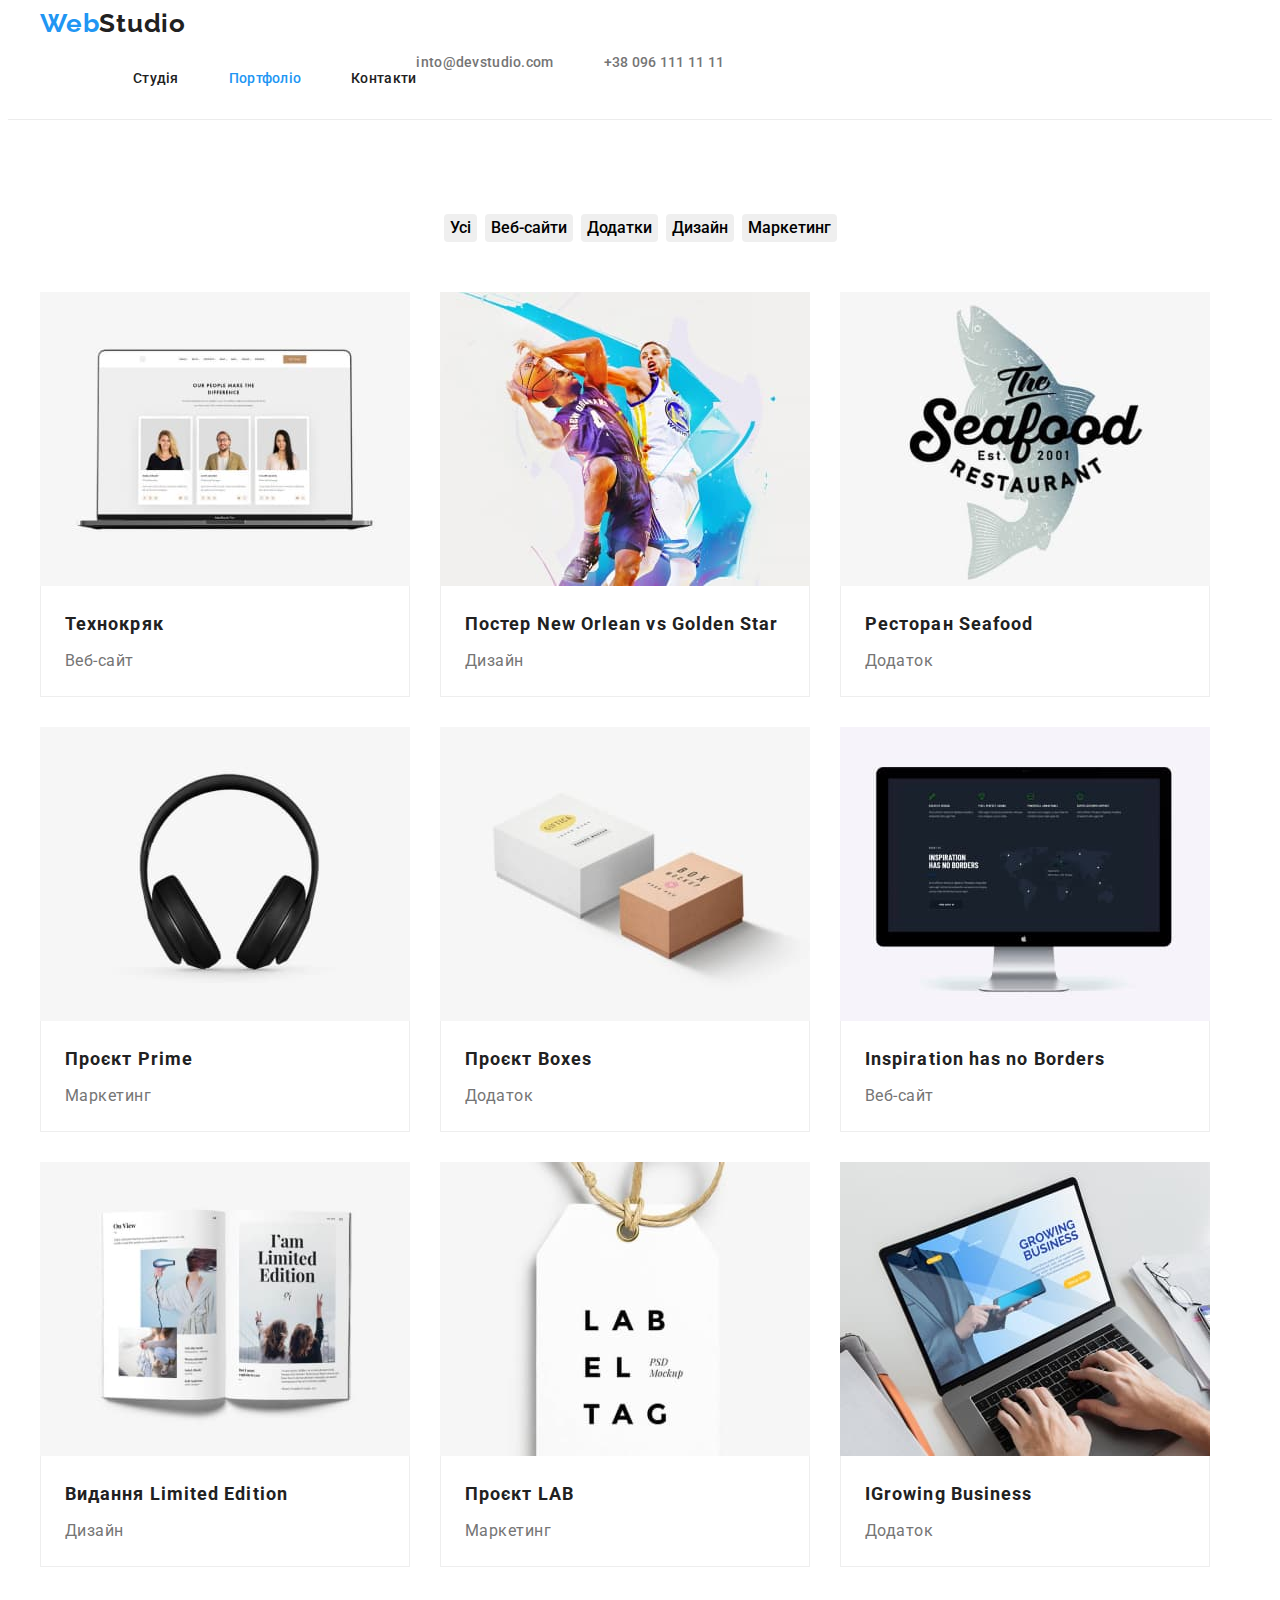
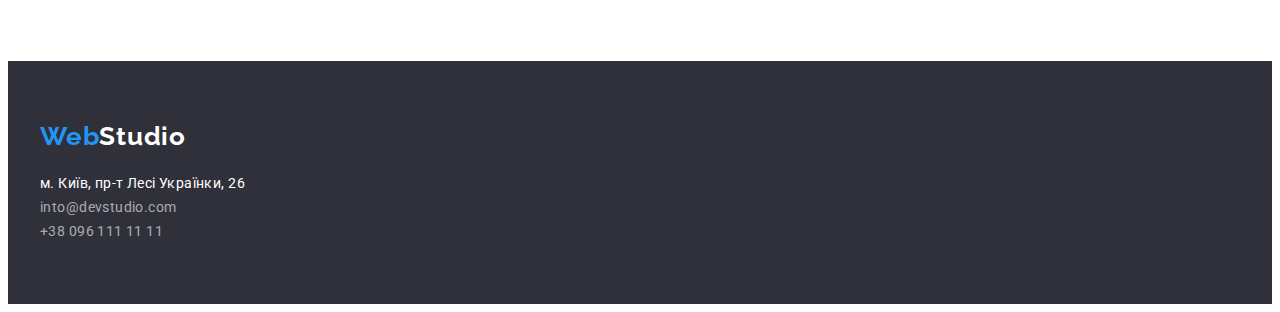
==== portfolio.html @ bd1315c3 "Initial commit" ====
<!DOCTYPE html>
<html lang="en">
  <head>
    <meta charset="UTF-8" />
    <meta http-equiv="X-UA-Compatible" content="IE=edge" />
    <meta name="viewport" content="width=device-width, initial-scale=1.0" />
    <title>Studio</title>
    <link rel="preconnect" href="https://fonts.googleapis.com" />
    <link rel="preconnect" href="https://fonts.gstatic.com" crossorigin />
    <link
      href="https://fonts.googleapis.com/css2?family=Raleway:wght@700&family=Roboto:wght@400;500;700;900&display=swap"
      rel="stylesheet"
    />
    <link
      rel="stylesheet"
      href="https://cdnjs.cloudflare.com/ajax/libs/modern-normalize/1.1.0/modern-normalize.min.css"
      integrity="sha512-wpPYUAdjBVSE4KJnH1VR1HeZfpl1ub8YT/NKx4PuQ5NmX2tKuGu6U/JRp5y+Y8XG2tV+wKQpNHVUX03MfMFn9Q=="
      crossorigin="anonymous"
      referrerpolicy="no-referrer"
    />
    <link rel="stylesheet" href="./css/styles.css" />
  </head>
  <body>
    <header class="header-underline">
      <div class="container heared-container">
        <nav>
        <a href="./index.html" class="link"
          ><span class="logo">Web</span
          ><span class="logo" style="color: var(--main-text-color)">Studio</span></a
        >
        <ul class="site-nav list">
          <li><a href="./index.html" class="site-nav-link">Студія</a></li>
          <li><a href="" class="site-nav-link current">Портфоліо</a></li>
          <li><a href="" class="site-nav-link">Контакти</a></li>
        </ul>
      </nav>
        <ul class="contact-nav list">
          <li
            ><a class="contact-nav-link" href="mailto:into@devstudio.com">into@devstudio.com</a></li
          >
          <li><a class="contact-nav-link" href="tel:+380961111">+38 096 111 11 11</a></li>
        </ul>
      </div>
    </header>
    <main>
      <section class="section">
        <div class="container">
          <h1 class="visually-hidden"> заголовок портфоліо</h1>
          <ul class="list portfolio-menu">
            <li><button class="button-portfolio" type="button">Усі</button></li>
            <li><button class="button-portfolio" type="button">Веб-сайти</button></li>
            <li><button class="button-portfolio" type="button">Додатки</button></li>
            <li><button class="button-portfolio" type="button">Дизайн</button></li>
            <li><button class="button-portfolio" type="button">Маркетинг</button></li>
          </ul>
          <ul class="list flex-container">
            <li class="portfolio-items">
              <a class="link" href="https://goit.ua">
                <img src="./images/portfolio-techno.jpg" alt="Технокряк" width="370" />
                <div class="items-about">
                <h2 class="portfolio-name">Технокряк</h2>
                <p class="portfolio-list">Веб-сайт</p>
              </div>
              </a>
            </li>
            <li class="portfolio-items">
              <a class="link" href="https://goit.ua">
                <img
                  src="./images/portfolio-poster.jpg"
                  alt="Постер New Orlean vs Golden Star"
                  width="370"
                />
                <div class="items-about">
                <h2 class="portfolio-name">Постер New Orlean vs Golden Star</h2>
                <p class="portfolio-list">Дизайн</p>
                </div>
              </a>
            </li>
            <li class="portfolio-items">
              <a class="link" href="https://goit.ua">
                <img src="./images/portfolio-seafood.jpg" alt="Ресторан Seafood" width="370" />
                
                <div class="items-about">
                <h2 class="portfolio-name">Ресторан Seafood</h2>
                <p class="portfolio-list">Додаток</p>
              </div>
              </a>
            </li>
            <li class="portfolio-items">
              <a class="link" href="https://goit.ua">
                <img src="./images/portfolio-prime.jpg" alt="Проєкт Prime" width="370" />
                <div class="items-about">
                <h2 class="portfolio-name">Проєкт Prime</h2>
                <p class="portfolio-list">Маркетинг</p>
              </div>
              </a>
            </li>
            <li class="portfolio-items">
              <a class="link" href="https://goit.ua">
                <img src="./images/portfolio-boxes.jpg" alt="Проєкт Boxes" width="370" />
                
                <div class="items-about">
                  <h2 class="portfolio-name">Проєкт Boxes</h2>
                <p class="portfolio-list">Додаток</p>
              </div>
              </a>
            </li>
            <li class="portfolio-items">
              <a class="link" href="https://goit.ua">
                <img
                  src="./images/portfolio-inspiration.jpg"
                  alt="Inspiration has no Borders"
                  width="370"
                />
                
                <div class="items-about">
                  <h2 class="portfolio-name">Inspiration has no Borders</h2>
                <p class="portfolio-list">Веб-сайт</p>
              </div>
              </a>
            </li>
            <li class="portfolio-items">
              <a class="link" href="https://goit.ua">
                <img
                  src="./images/portfolio-edition.jpg"
                  alt="Видання Limited Edition"
                  width="370"
                />
                
                <div class="items-about">
                  <h2 class="portfolio-name">Видання Limited Edition</h2>
                <p class="portfolio-list">Дизайн</p>
              </div>
              </a>
            </li>
            <li class="portfolio-items">
              <a class="link" href="https://goit.ua">
                <img src="./images/portfolio-lab.jpg" alt="Проєкт LAB" width="370" />
                <div class="items-about">
                  <h2 class="portfolio-name">Проєкт LAB</h2>
                <p class="portfolio-list">Маркетинг</p>
              </div>
              </a>
            </li>
            <li class="portfolio-items">
              <a class="link" href="https://goit.ua">
                <img src="./images/portfolio-business.jpg" alt="Growing Business" width="370" />
                <div class="items-about">
                  <h2 class="portfolio-name">IGrowing Business</h2>
                <p class="portfolio-list">Додаток</p>
              </div>
              </a>
            </li>
          </ul>
        </div>
      </section>
    </main>
    <footer class="footer">
      <div class="container">
        <a href="./index.html" class="link"
          ><span class="logo">Web</span
          ><span class="logo" style="color: var(--white-color)">Studio</span></a
        >
        <address class="footer-site">
          <ul class="list">
            <li
              ><a class="adress-link" href="https://goo.gl/maps/srSNwpNVW98ARK6E7">
                м. Київ, пр-т Лесі Українки, 26</a
              ></li
            >
            <li
              ><a class="adress-link-color" href="mailto:into@devstudio.com"
                >into@devstudio.com</a
              ></li
            >
            <li><a class="adress-link-color" href="tel:+380961111">+38 096 111 11 11</a></li>
          </ul>
        </address>
      </div>
    </footer>
  </body>
</html>
---- css/styles.css ----
/*--акцент синий #2196F3 ---*/
/*--основной цвет  #212121---*/
/*--белый #FFFFFF---*/
/*--вторичный цвет серый #757575 ---*/
/*--вторичный цвет фона #F5F4FA ---*/
html {
  box-sizing: border-box;
}
:root {
  --main-text-color: #212121;
  --blue-color: #2196f3;
  --white-color: #ffffff;
  --grey-color: #757575;
  --footer-hero-color: #2f303a;
  --second-backgraund-color: #f5f4fa;
  --wtile-second-color: rgba(255, 255, 255, 0.6);
  --header-underline:#ececec;
  --color-border-card:#EEEEEE;
}
.header-underline{
   border-bottom: 1px solid var(--header-underline);
}
body {
  background-color: white;
  color: var(--main-text-color);
  font-family: 'Roboto', sans-serif;
  }
h1,
h2,
h3,
h4,
h5,
h6,
p,
a {
  margin: 0;
}
img {
  display: block;
  max-width: 100%;
  height: auto;
}

.container {
  margin: 0 auto;
  width: 1200px;
  padding-left: 15px;
  padding-right: 15px;
  /*outline: 2px solid tomato;*/
}
.heared-container {
  display: flex;
  align-items: center;
  }
.logo {
  font-family: 'Raleway';
  font-weight: 700;
  font-size: 26px;
  line-height: 1.19;
  color: var(--blue-color);
  letter-spacing: 0.03em;
}
.list {
  list-style: none;
  margin: 0;
  padding: 0;
}
.site-nav-link {
  color: var(--main-text-color);
  font-weight: 500;
  font-size: 14px;
  line-height: 1.14;
  letter-spacing: 0.02em;
  text-decoration: none;
  display: block;
  padding-top: 32px;
  padding-bottom: 32px;
}
.contact-nav-link {
  color: var(--grey-color);
  font-weight: 500;
  font-size: 14px;
  line-height: 1.14;
  letter-spacing: 0.02em;
  text-decoration: none;

  display: block;
  padding-top: 32px;
  padding-bottom: 32px;
}
.site-nav {
  margin-left: 93px;
  margin-right: auto;
  display: flex;
  gap: 50px;
  align-items: center;
  }
.contact-nav {
  display: flex;
  gap: 50px;
  align-items: center;
}
.site-nav-link:hover,
.site-nav-link:focus,
.contact-nav-link:hover,
.contact-nav-link:focus {
  color: var(--blue-color);
}
.site-nav-link.current {
  color: var(--blue-color);
}
.section {
  color: var(--main-text-color);
  padding-top: 94px;
  padding-bottom: 94px;

  /*outline: 1px solid brown;*/
}

.section-action {
  padding-top: 0;
}
.section-title {
  margin-top: 0;
  color: var(--main-text-color);
  font-weight: 700;
  font-size: 36px;
  line-height: 1.17;
  text-align: center;
  margin-bottom: 50px;
}

/* hero*/
.hero-title {
  color: var(--white-color);
  font-weight: 900;
  font-size: 44px;
  line-height: 1.4;
  letter-spacing: 0.06em;
  text-transform: uppercase;

  /*padding: 0;
  margin-top: 0;*/
  width: 696px;
 margin: 0 auto;
}
.hero {
  background-color: var(--footer-hero-color);

  text-align: center;
  padding: 200px 0;
}

.details-title {
  margin-top: 0;
  color: var(--main-text-color);
  font-weight: 700;
  font-size: 14px;
  line-height: 1.14;
  text-transform: uppercase;
  letter-spacing: 0.03em;
  margin-bottom: 10px;
}
.details-about {
  color: var(--grey-color);
  font-weight: 400;
  font-size: 14px;
  line-height: 1.71;
  letter-spacing: 0.03em;
  margin-bottom: 0;
}
.details {
  display: flex;
  gap: 30px;
}
.details-item {
  width: 270px;
}

/* button*/
.button {
  font-family: inherit;
  color: var(--white-color);
  background-color: var(--blue-color);
  cursor: pointer;
  font-weight: 700;
  font-size: 16px;
  line-height: 1.85;
  text-align: center;
  letter-spacing: 0.06em;
  border: none;
  border-radius: 4px;
  min-width: 216px;
  padding: 10px 32px;
  margin-top: 30px;
}
.button:hover,
.button:focus {
  background: #188ce8;
}

.visually-hidden {
  position: absolute;
  white-space: nowrap;
  width: 1px;
  height: 1px;
  overflow: hidden;
  border: 0;
  padding: 0;
  clip: rect(0 0 0 0);
  clip-path: inset(50%);
  margin: -1px;
}
.portfolio-menu {
  display: flex;
  justify-content: center;
  gap: 8px;
 }

.button-portfolio {
  font-family: inherit;
  font-weight: 500;
  font-size: 16px;
  line-height: 1.62;
  text-align: center;
  border-radius: 4px;
  border: none;
}
.button-portfolio:hover,
.button-portfolio:focus {
  color: var(--white-color);
  background-color: var(--blue-color);
}
.adress-link {
  text-decoration: none;
  color: var(--white-color);
  font-style: normal;
  letter-spacing: 0.03em;
  font-size: 14px;
  line-height: 1.71;
}
.adress-link-color {
  text-decoration: none;
  font-style: normal;
  letter-spacing: 0.03em;
  font-size: 14px;
  line-height: 1.71;
  color: var(--wtile-second-color);
  margin-top: 9px;
}

.adress-link:hover,
.adress-link:focus,
.adress-link-color:hover,
.adress-link-color:focus {
  color: var(--blue-color);
}

.link {
  padding: 0;
  margin: 0;
  text-decoration: none;
  color: currentColor;
}
.li {
  text-align: center;
}

.action-pic {
  display: flex;
  gap: 30px;
}
.footer {
  background-color: var(--footer-hero-color);
  padding-top: 60px;
  padding-bottom: 60px;
}
.footer-site{
   margin-top: 20px;
}

.portfolio-items {
  width: 370px;
 /* background-color: aqua;*/
  margin-right: 30px;
  margin-bottom: 30px;
}
.portfolio-items:nth-child(3n) {
  margin-right: 0;
}
.portfolio-items:nth-last-child(-n + 3) {
  margin-bottom: 0px;
}

.flex-container {
  display: flex;
  flex-wrap: wrap;
  /*background-color: blueviolet;*/
  margin-top: 50px;
}
.items-about{
   padding: 20px 24px;
   border-bottom: 1px solid var(--color-border-card);
   border-right: 1px solid var(--color-border-card);
   border-left: 1px solid var(--color-border-card);
}
.portfolio-name {
  font-weight: 700;
  font-size: 18px;
  line-height: 2;
  letter-spacing: 0.06em;
  padding-bottom: 4px;
  }
.portfolio-list {
  font-size: 16px;
  line-height: 1.88;
  letter-spacing: 0.03em;
  color: var(--grey-color);
}
.team-name {
  font-weight: 500;
  font-size: 16px;
  line-height: 1.19;
  text-align: center;
  /*padding-top: 30px;*/
  margin-bottom: 10px;
}
.team-title {
  font-size: 16px;
  line-height: 1.19;
  text-align: center;
  color: var(--grey-color);
  letter-spacing: 0.03em;
  /*padding-bottom: 30px;*/
}
.team {
  display: flex;
  gap: 30px;
}
.team-item {
  display: block;
  background-color: var(--white-color);
  box-shadow: 0px 1px 3px rgba(0, 0, 0, 0.12), 0px 1px 1px rgba(0, 0, 0, 0.14),
    0px 2px 1px rgba(0, 0, 0, 0.2);
  border-radius: 0px 0px 4px 4px;
}
.team-about {
   padding-top: 30px;
  padding-bottom: 30px;
}

.ourteam {
  background-color: var(--second-backgraund-color);
}
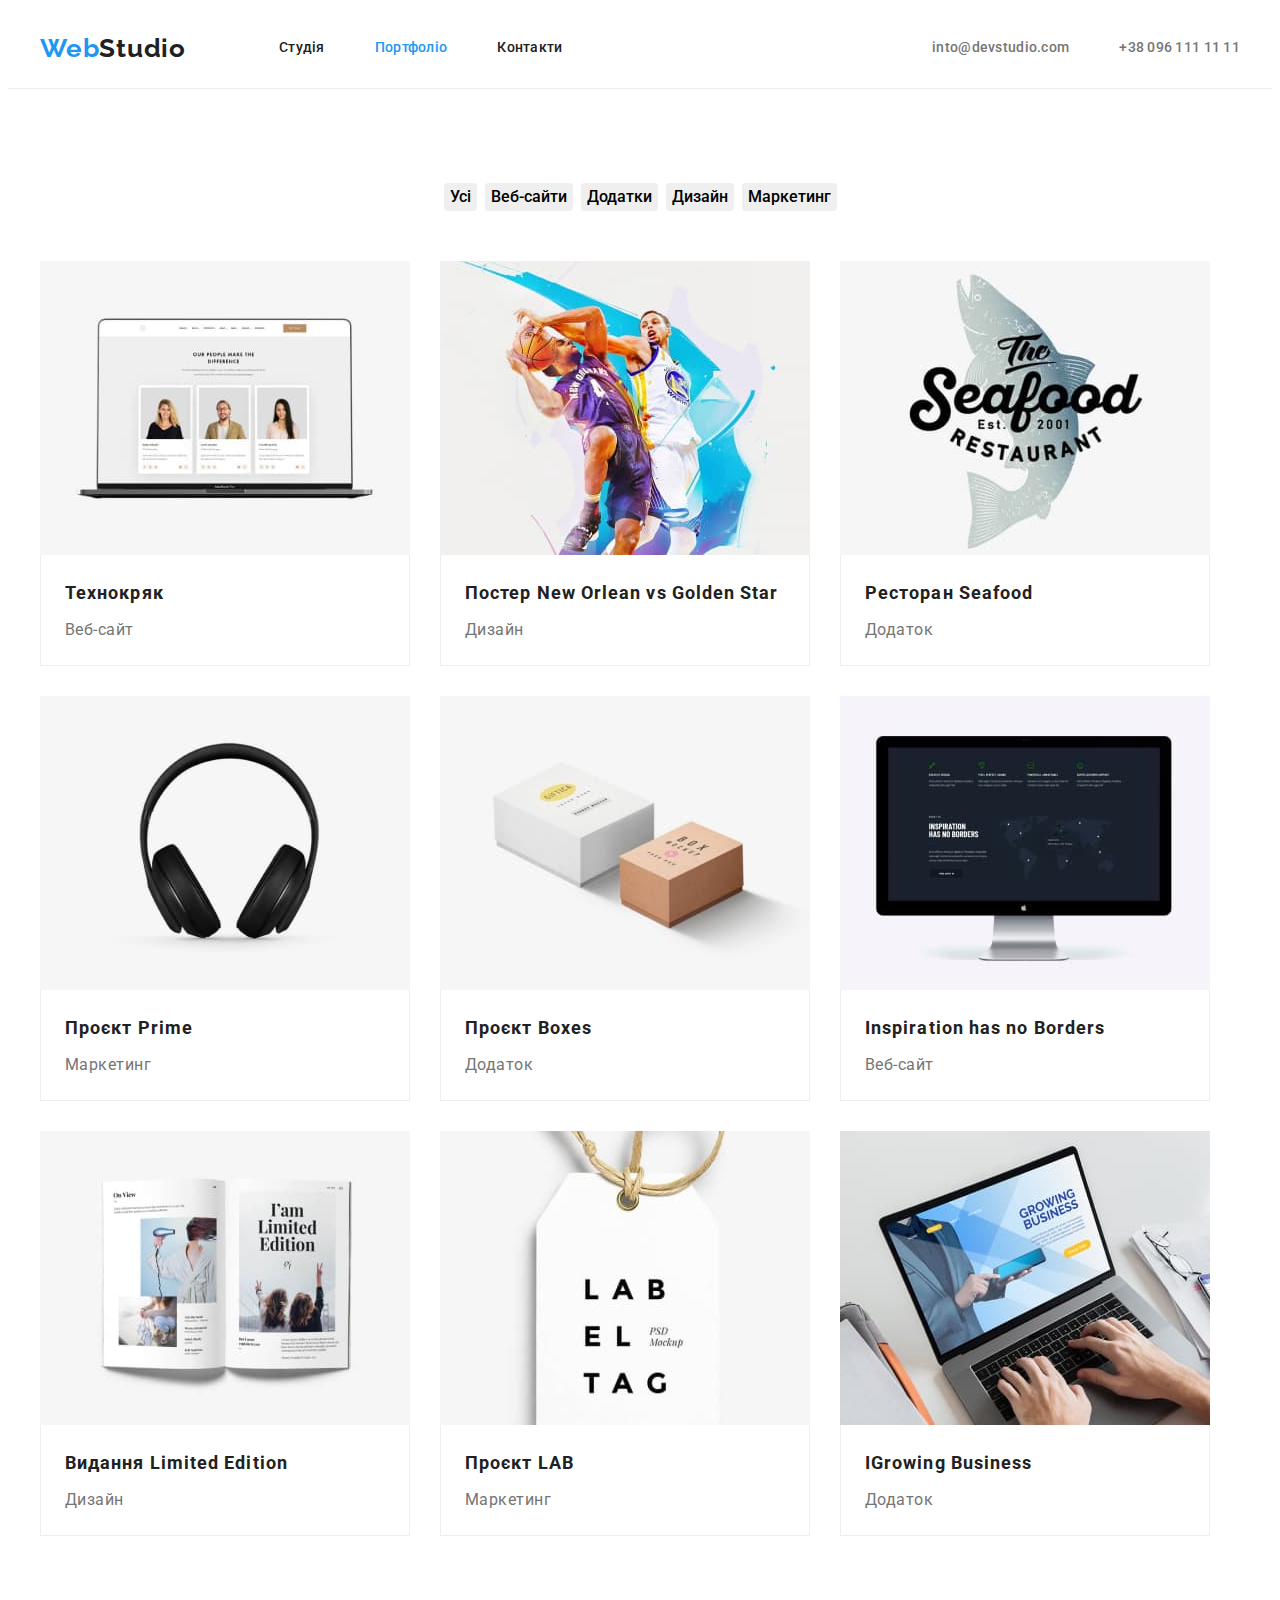
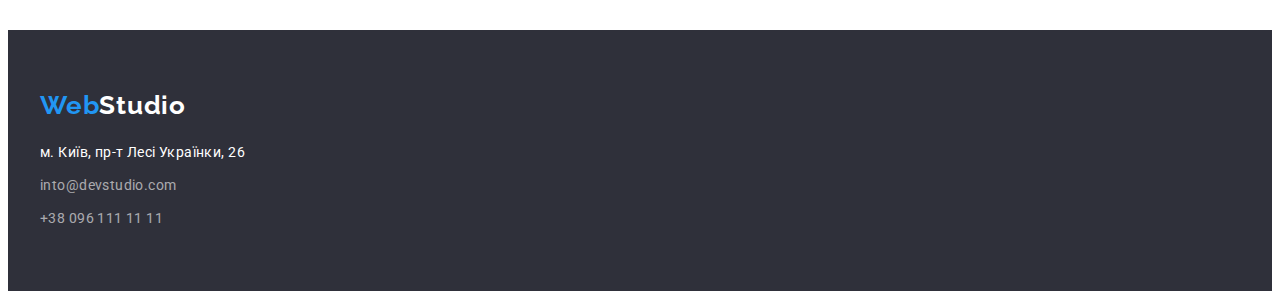
==== commit 22995920: "31.08" ====
--- a/portfolio.html
+++ b/portfolio.html
@@ -23,7 +23,7 @@
   <body>
     <header class="header-underline">
       <div class="container heared-container">
-        <nav>
+        <nav class="navig">
         <a href="./index.html" class="link"
           ><span class="logo">Web</span
           ><span class="logo" style="color: var(--main-text-color)">Studio</span></a
@@ -163,17 +163,16 @@
         >
         <address class="footer-site">
           <ul class="list">
-            <li
-              ><a class="adress-link" href="https://goo.gl/maps/srSNwpNVW98ARK6E7">
+            <li class="adress"><a class="adress-link" href="https://goo.gl/maps/srSNwpNVW98ARK6E7">
                 м. Київ, пр-т Лесі Українки, 26</a
               ></li
             >
-            <li
+            <li class="adress"
               ><a class="adress-link-color" href="mailto:into@devstudio.com"
                 >into@devstudio.com</a
               ></li
             >
-            <li><a class="adress-link-color" href="tel:+380961111">+38 096 111 11 11</a></li>
+            <li class="adress"><a class="adress-link-color" href="tel:+380961111">+38 096 111 11 11</a></li>
           </ul>
         </address>
       </div>
--- a/css/styles.css
+++ b/css/styles.css
@@ -90,7 +90,6 @@
 }
 .site-nav {
   margin-left: 93px;
-  margin-right: auto;
   display: flex;
   gap: 50px;
   align-items: center;
@@ -99,6 +98,7 @@
   display: flex;
   gap: 50px;
   align-items: center;
+  margin-left: auto;
 }
 .site-nav-link:hover,
 .site-nav-link:focus,
@@ -149,6 +149,19 @@
 
   text-align: center;
   padding: 200px 0;
+
+
+  height: 600px;
+  max-width: 1600px;
+  margin-left: auto;
+  margin-right: auto;
+
+  background-image: linear-gradient(to right, rgba(47, 48, 58, 0.4),rgba(47, 48, 58, 0.4)), url(../images/hero.jpg);
+  background-repeat: no-repeat;
+  background-size: cover;
+  background-position: center;
+  background-color:#000000;
+  
 }
 
 .details-title {
@@ -230,6 +243,7 @@
 .button-portfolio:focus {
   color: var(--white-color);
   background-color: var(--blue-color);
+  cursor: pointer;
 }
 .adress-link {
   text-decoration: none;
@@ -246,8 +260,7 @@
   font-size: 14px;
   line-height: 1.71;
   color: var(--wtile-second-color);
-  margin-top: 9px;
-}
+ }
 
 .adress-link:hover,
 .adress-link:focus,
@@ -255,7 +268,14 @@
 .adress-link-color:focus {
   color: var(--blue-color);
 }
-
+.adress:not(:last-child){
+  margin-bottom: 9px;
+}
+
+.navig{
+  display: flex;
+  align-items: center;
+}
 .link {
   padding: 0;
   margin: 0;
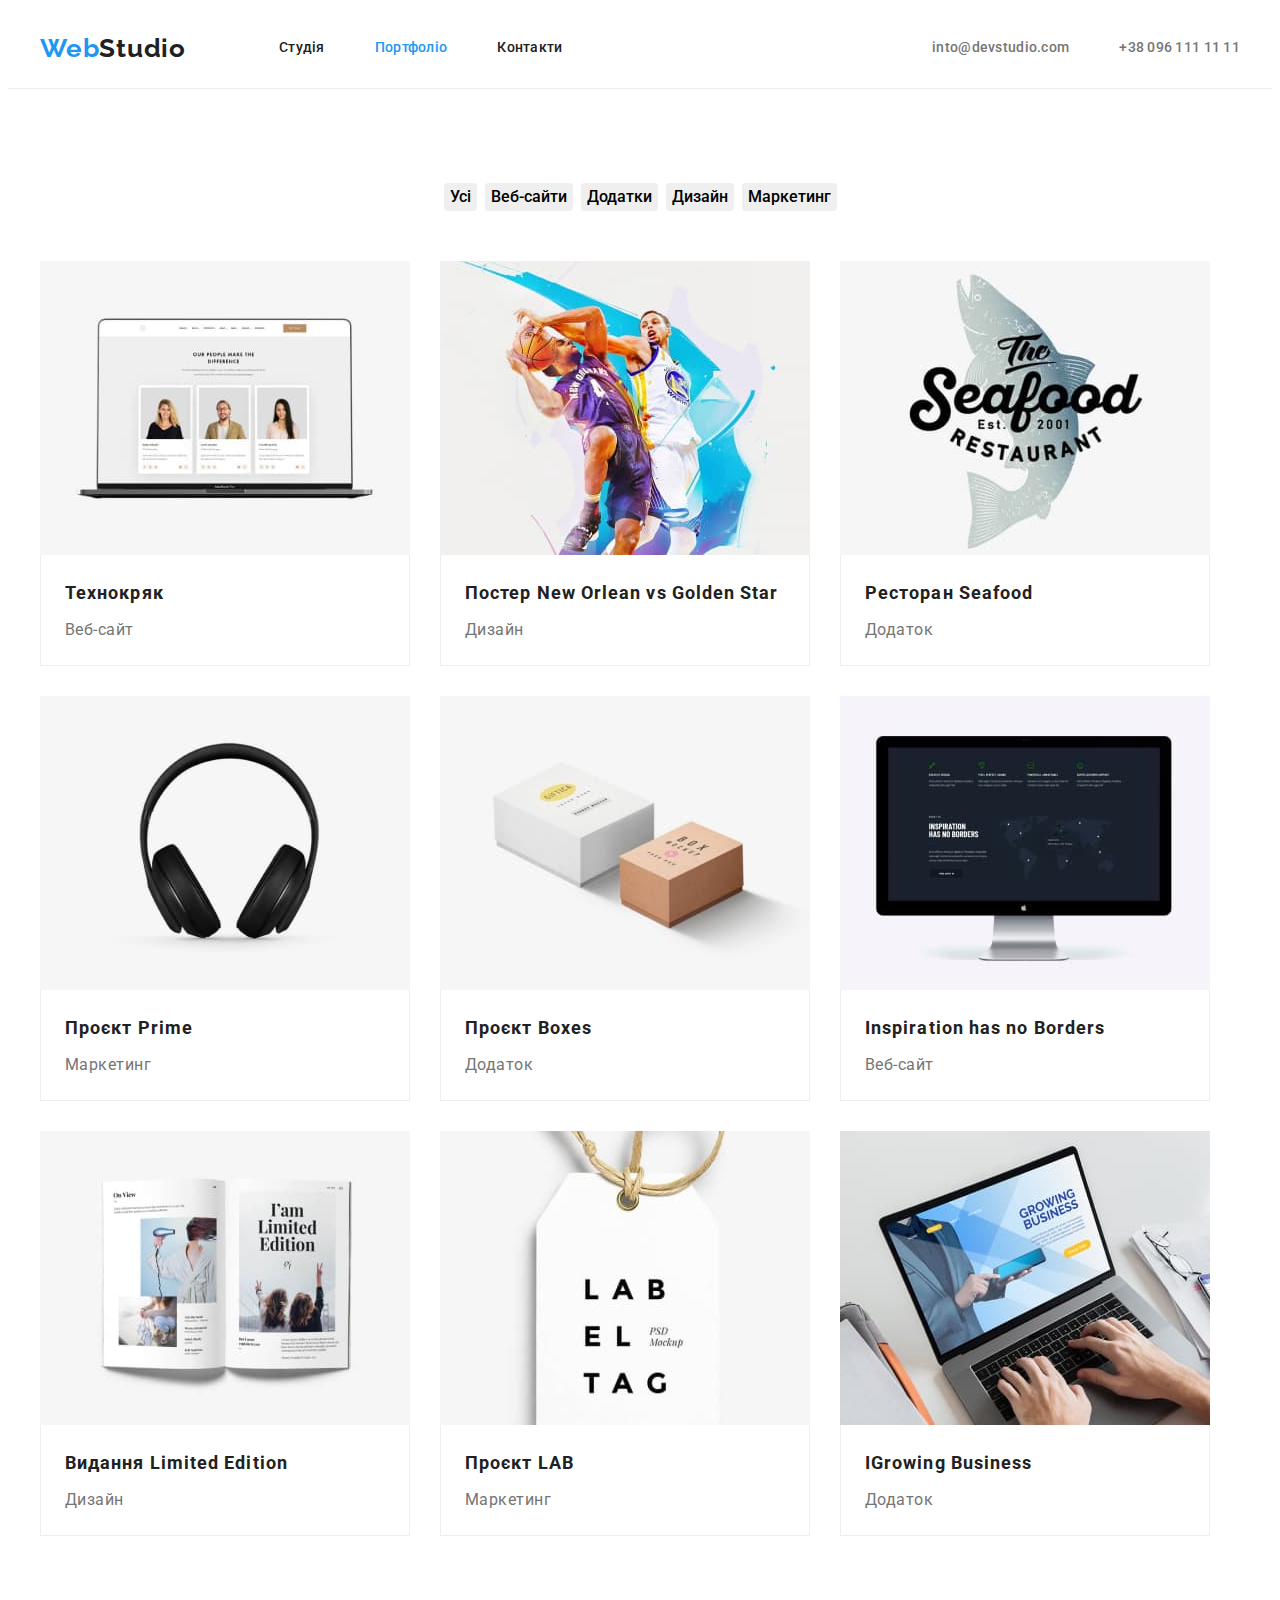
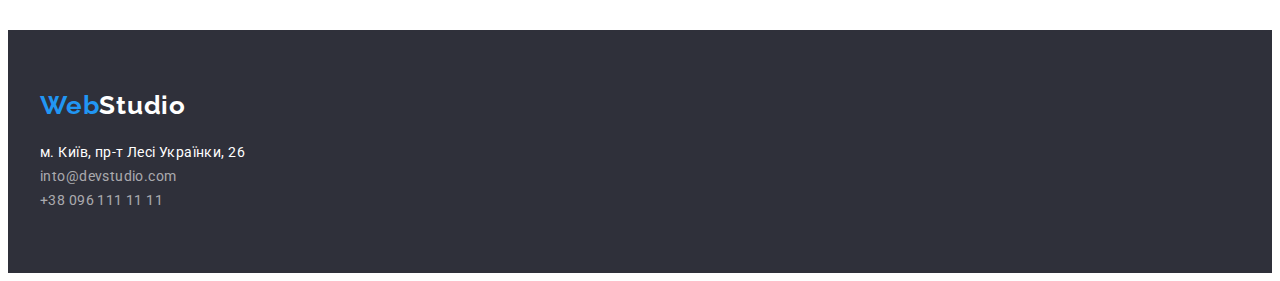
==== commit 885e5b4f: "03.09" ====
--- a/portfolio.html
+++ b/portfolio.html
@@ -163,16 +163,20 @@
         >
         <address class="footer-site">
           <ul class="list">
-            <li class="adress"><a class="adress-link" href="https://goo.gl/maps/srSNwpNVW98ARK6E7">
-                м. Київ, пр-т Лесі Українки, 26</a
-              ></li
-            >
-            <li class="adress"
-              ><a class="adress-link-color" href="mailto:into@devstudio.com"
-                >into@devstudio.com</a
-              ></li
-            >
-            <li class="adress"><a class="adress-link-color" href="tel:+380961111">+38 096 111 11 11</a></li>
+            <li>
+              <a class="adress-link" href="https://goo.gl/maps/srSNwpNVW98ARK6E7">
+                м. Київ, пр-т Лесі Українки, 26
+              </a>
+            </li>
+            <li>
+              <a class="adress-link-color" href="mailto:into@devstudio.com"
+                >into@devstudio.com
+              </a>
+            </li>
+            <li>
+              <a class="adress-link-color" href="tel:+380961111">+38 096 111 11 11
+              </a>
+            </li>
           </ul>
         </address>
       </div>
--- a/css/styles.css
+++ b/css/styles.css
@@ -16,6 +16,7 @@
   --wtile-second-color: rgba(255, 255, 255, 0.6);
   --header-underline:#ececec;
   --color-border-card:#EEEEEE;
+  --color-icon: #AFB1B8;
 }
 .header-underline{
    border-bottom: 1px solid var(--header-underline);
@@ -77,17 +78,26 @@
   padding-bottom: 32px;
 }
 .contact-nav-link {
+  display:flex;
+  align-items: center;
+  justify-content: center;
+  fill: var(--grey-color);
   color: var(--grey-color);
   font-weight: 500;
   font-size: 14px;
   line-height: 1.14;
   letter-spacing: 0.02em;
   text-decoration: none;
-
-  display: block;
   padding-top: 32px;
   padding-bottom: 32px;
 }
+.contact-icon{
+  width: 20px;
+  height: 20px;
+  margin-right:  10px;
+  /* fill:var(--grey-color) */
+
+}
 .site-nav {
   margin-left: 93px;
   display: flex;
@@ -99,12 +109,13 @@
   gap: 50px;
   align-items: center;
   margin-left: auto;
-}
+  }
 .site-nav-link:hover,
 .site-nav-link:focus,
 .contact-nav-link:hover,
 .contact-nav-link:focus {
-  color: var(--blue-color);
+  fill: var(--blue-color);
+  color:var(--blue-color) ;
 }
 .site-nav-link.current {
   color: var(--blue-color);
@@ -146,23 +157,24 @@
 }
 .hero {
   background-color: var(--footer-hero-color);
-
-  text-align: center;
-  padding: 200px 0;
-
-
   height: 600px;
   max-width: 1600px;
-  margin-left: auto;
-  margin-right: auto;
-
-  background-image: linear-gradient(to right, rgba(47, 48, 58, 0.4),rgba(47, 48, 58, 0.4)), url(../images/hero.jpg);
-  background-repeat: no-repeat;
+  margin: auto;
+
+  text-align: center;
+  padding: 200px 0;
+  background-image: linear-gradient(to right,rgba(47, 48, 58, 0.4) ,rgba(47, 48, 58, 0.4)) ,  url(../images/hero.jpg);
+
+
+
+}
+.about-image{
+  display:flex;
+  height: 120px;
+  background-color:var(--second-backgraund-color);
   background-size: cover;
-  background-position: center;
-  background-color:#000000;
-  
-}
+  margin-bottom: 30px;
+  }
 
 .details-title {
   margin-top: 0;
@@ -260,6 +272,7 @@
   font-size: 14px;
   line-height: 1.71;
   color: var(--wtile-second-color);
+  margin-top: 9px;
  }
 
 .adress-link:hover,
@@ -267,9 +280,6 @@
 .adress-link-color:hover,
 .adress-link-color:focus {
   color: var(--blue-color);
-}
-.adress:not(:last-child){
-  margin-bottom: 9px;
 }
 
 .navig{
@@ -351,6 +361,7 @@
   text-align: center;
   color: var(--grey-color);
   letter-spacing: 0.03em;
+  margin-bottom: 16px;
   /*padding-bottom: 30px;*/
 }
 .team {
@@ -372,3 +383,59 @@
 .ourteam {
   background-color: var(--second-backgraund-color);
 }
+
+.group-company{
+  display: flex;
+  justify-content: center;
+  align-items: center;
+  gap: 30px;
+
+}
+.group{
+display:flex;
+outline: 1px solid var(--color-icon);
+width: 170px;
+height: 92px;
+justify-content: center;
+align-items: center;
+fill: var(--color-icon);
+border-radius: 4px;
+}
+
+.group:hover{
+  outline: 1px solid var(--blue-color);
+  fill: var(--blue-color);
+
+}
+.group-link{
+  width: 106px;
+  height: 60px;
+}
+.web{
+  display: flex;
+  justify-content: center;
+  align-items: center;
+  gap: 10px;
+}
+.web-icon{
+  display: flex;
+  justify-content: center;
+  align-items: center;
+
+  width: 44px;
+  height: 44px;
+  border-radius: 50%;
+  background-color: var(--white-color);
+  fill:var(--color-icon)
+}
+.social-link{
+  width: 20px;
+  height: 20px;
+ 
+}
+.web-icon:hover,
+.web-icon:focus
+ {
+  background-color: var(--blue-color);
+  fill: var(--white-color);
+}
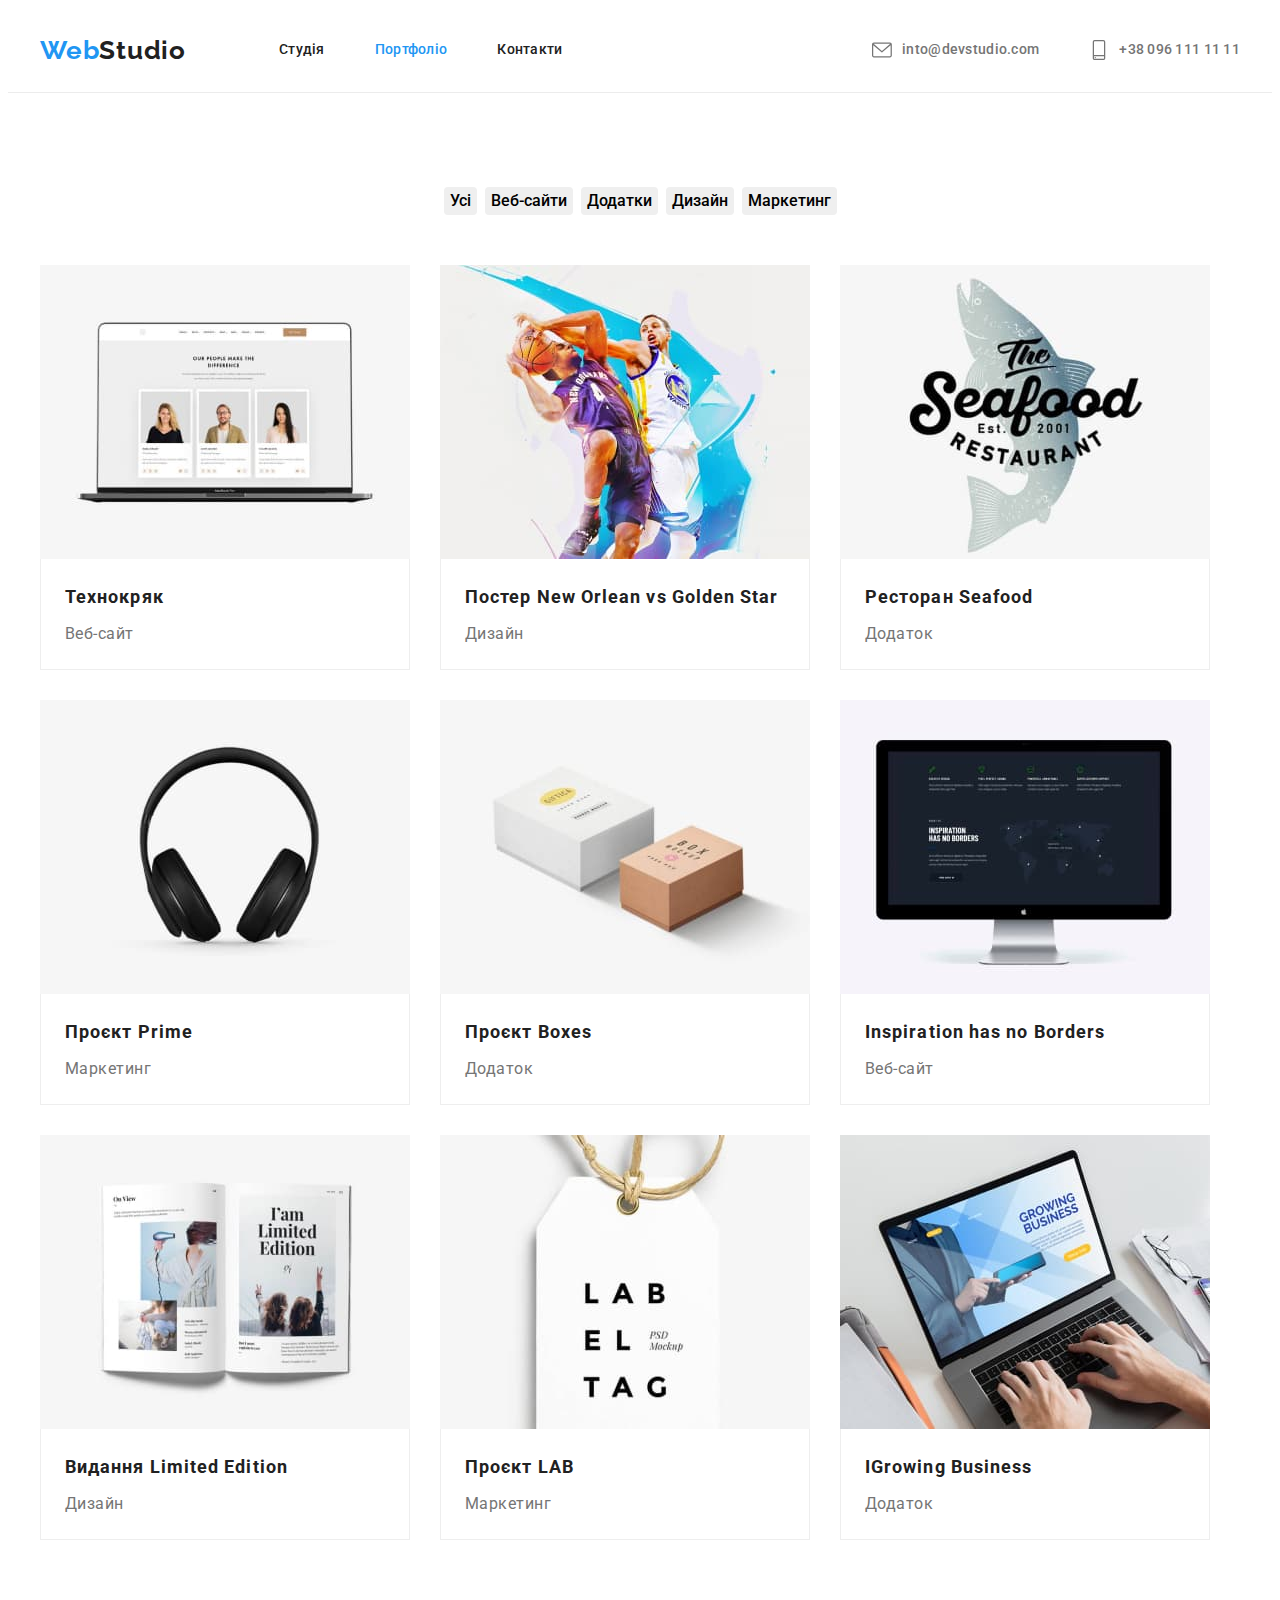
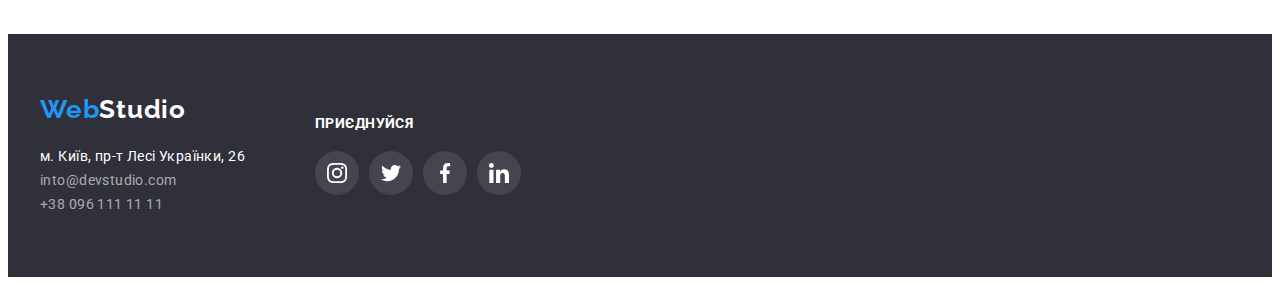
==== commit c1da1aa4: "03.09" ====
--- a/portfolio.html
+++ b/portfolio.html
@@ -34,12 +34,23 @@
           <li><a href="" class="site-nav-link">Контакти</a></li>
         </ul>
       </nav>
-        <ul class="contact-nav list">
-          <li
-            ><a class="contact-nav-link" href="mailto:into@devstudio.com">into@devstudio.com</a></li
-          >
-          <li><a class="contact-nav-link" href="tel:+380961111">+38 096 111 11 11</a></li>
-        </ul>
+      <ul class="contact-nav list">
+        <li>
+          <a class="contact-nav-link" href="mailto:into@devstudio.com">
+            <svg class="contact-icon">
+              <use href="./images/icons.svg#envelope"></use>
+            </svg>            
+            into@devstudio.com
+          </a>
+      </li>
+        <li>
+          <a class="contact-nav-link" href="tel:+380961111">
+            <svg class="contact-icon">
+              <use href="./images/icons.svg#smartphone"></use>
+            </svg> 
+            +38 096 111 11 11</a></li>
+      </ul>
+    </div>
       </div>
     </header>
     <main>
@@ -156,29 +167,74 @@
       </section>
     </main>
     <footer class="footer">
-      <div class="container">
-        <a href="./index.html" class="link"
-          ><span class="logo">Web</span
-          ><span class="logo" style="color: var(--white-color)">Studio</span></a
-        >
-        <address class="footer-site">
+      <div class="container footer-container ">
+        <div>
+         <a href="./index.html" class="link"><span class="logo">Web</span
+          ><span class="logo" style="color: var(--white-color)">Studio</span></a>
+         <address class="footer-site">
           <ul class="list">
+            <li class="adress">
+              <a class="adress-link" href="https://goo.gl/maps/srSNwpNVW98ARK6E7">
+                м. Київ, пр-т Лесі Українки, 26</a>
+              </li>
+            <li class="adress">
+              <a class="adress-link-color" href="mailto:into@devstudio.com"
+                >into@devstudio.com</a>
+            </li>
+            <li class="adress">
+              <a class="adress-link-color" href="tel:+380961111">+38 096 111 11 11</a>
+            </li>
+          </ul>
+         </address>
+        </div>
+        <div>
+          <h3 class="footer-title">приєднуйся</h3>
+          <ul class="list web">
             <li>
-              <a class="adress-link" href="https://goo.gl/maps/srSNwpNVW98ARK6E7">
-                м. Київ, пр-т Лесі Українки, 26
+              <a class=" footer-icon link"href="https://www.instagram.com"
+              target="_parent"
+              rel="noopener noreffer"
+              aria-label="Instagram">
+              <svg class="social-link">
+                <use href="./images/icons.svg#instagram"></use>
+              </svg>                                       
               </a>
             </li>
             <li>
-              <a class="adress-link-color" href="mailto:into@devstudio.com"
-                >into@devstudio.com
-              </a>
+             <a class=" footer-icon link" href="https://twitter.com"
+              target="_parent"
+               rel="noopener noreffer"
+              aria-label="twitter">
+               <svg class="social-link">
+                 <use href="./images/icons.svg#twitter">
+                </use>
+              </svg>    
+            </a>
             </li>
             <li>
-              <a class="adress-link-color" href="tel:+380961111">+38 096 111 11 11
-              </a>
-            </li>
-          </ul>
+             <a class=" footer-icon link"href="https://www.facebook.com"
+             target="_parent"
+             rel="noopener noreffer"
+             aria-label="Instagram">
+             <svg class="social-link">
+               <use href="./images/icons.svg#facebook"></use>
+             </svg>                                       
+             </a>
+           </li>
+           <li>
+             <a class=" footer-icon link" href="https://ua.linkedin.com/"
+              target="_parent"
+               rel="noopener noreffer"
+              aria-label="twitter">
+               <svg class="social-link">
+                 <use href="./images/icons.svg#linkedin">
+                </use>
+              </svg>    
+            </a>
+            </li>
+         </ul>
         </address>
+       </div>
       </div>
     </footer>
   </body>
--- a/css/styles.css
+++ b/css/styles.css
@@ -439,3 +439,37 @@
   background-color: var(--blue-color);
   fill: var(--white-color);
 }
+
+.footer-container{
+  display: flex;
+  align-items: center;
+  gap: 70px;
+}
+.footer-icon{
+  display: flex;
+  justify-content: center;
+  align-items: center;
+
+  width: 44px;
+  height: 44px;
+  border-radius: 50%;
+  background-color: rgba(255, 255, 255, 0.1);
+  fill:var(--white-color)
+}
+.footer-icon:hover,
+.footer-icon:focus{
+  background-color: var(--blue-color);
+}
+
+
+
+.footer-title {
+  margin-top: 0;
+  color: var(--white-color);
+  font-weight: 700;
+  font-size: 14px;
+  line-height: 1.14;
+  text-transform: uppercase;
+  letter-spacing: 0.03em;
+  margin-bottom: 20px;
+}
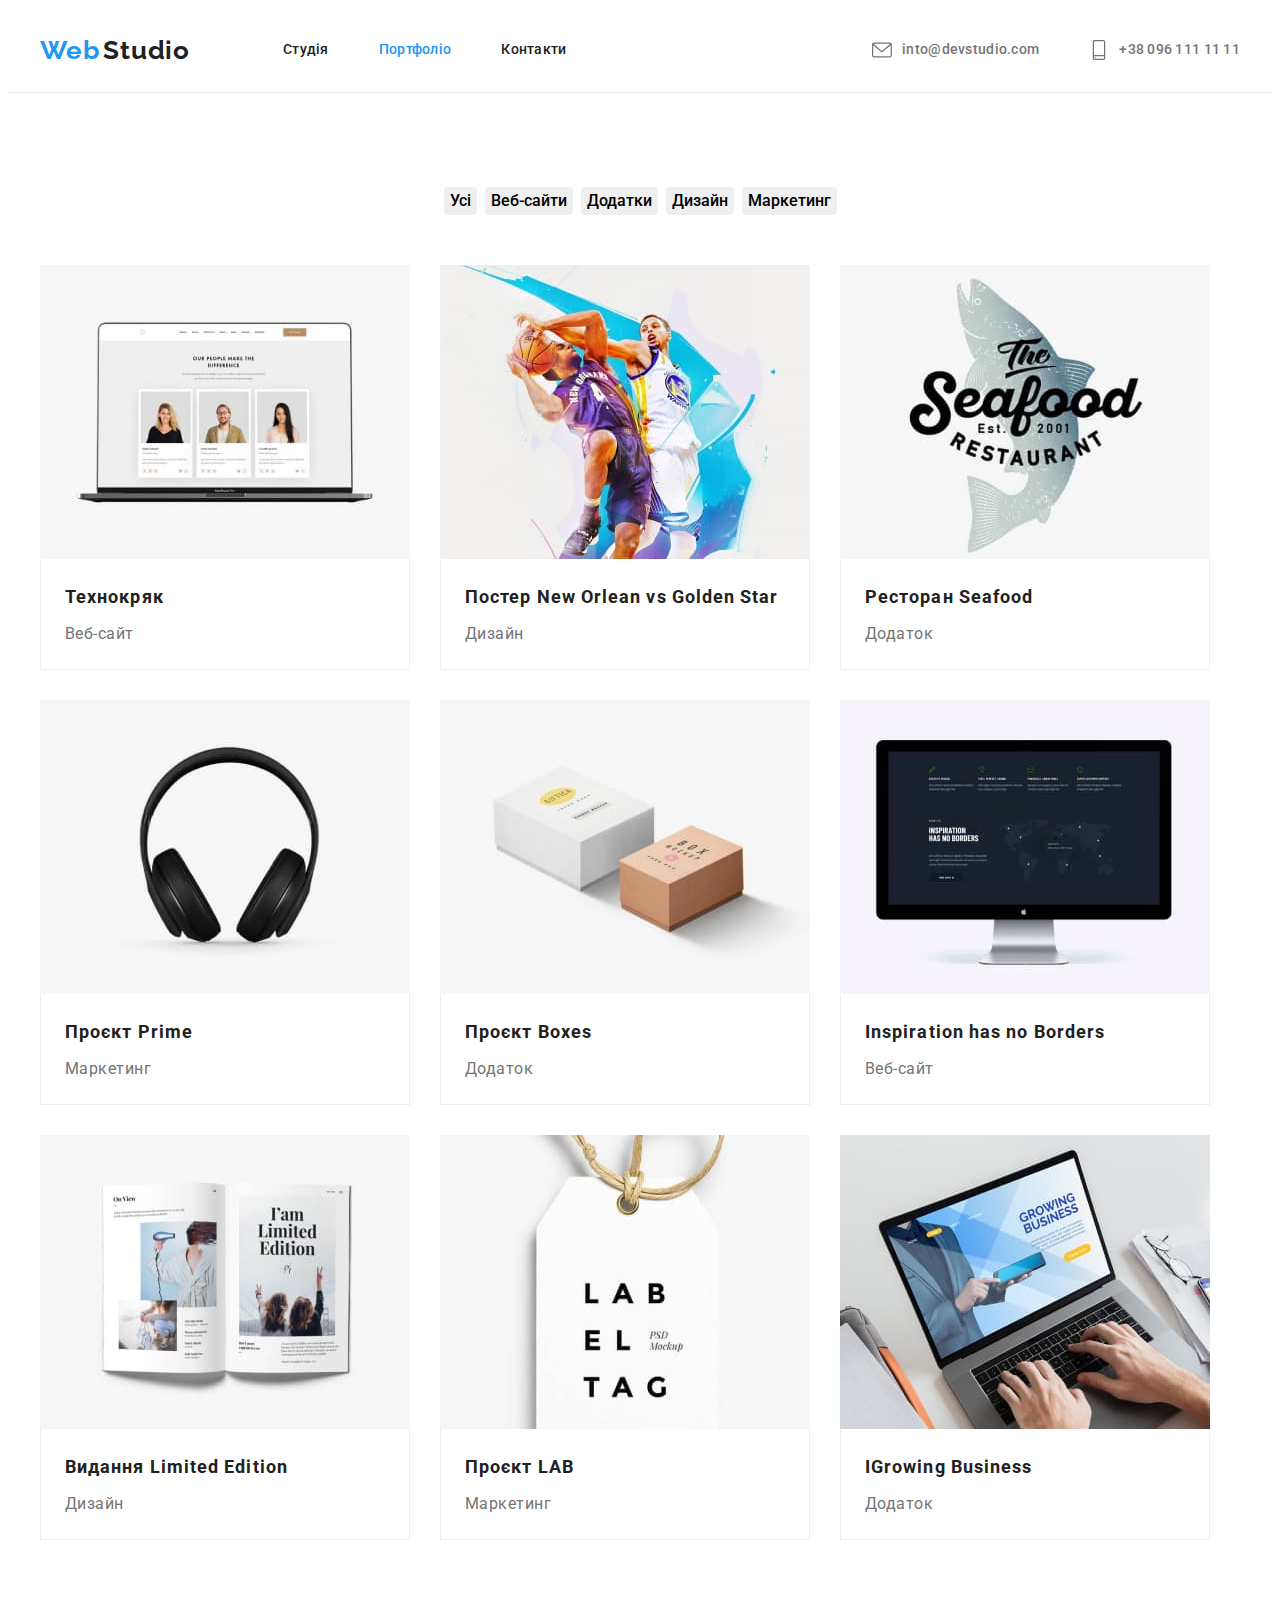
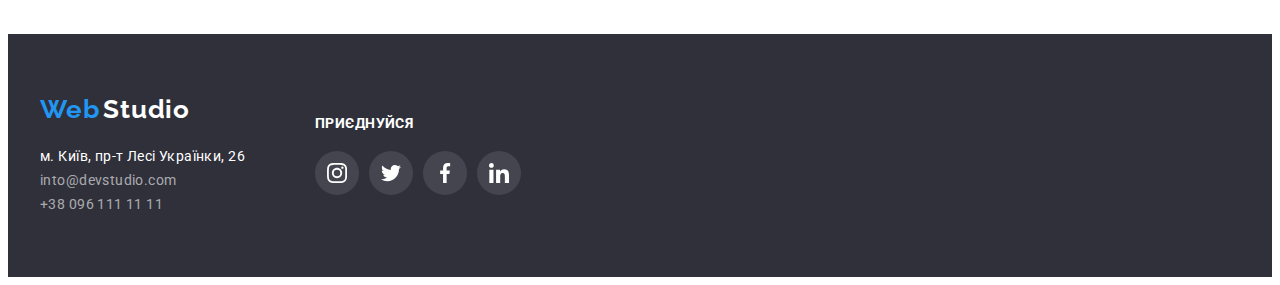
==== commit 654c98ca: "04.09" ====
--- a/portfolio.html
+++ b/portfolio.html
@@ -1,241 +1,239 @@
 <!DOCTYPE html>
 <html lang="en">
-  <head>
-    <meta charset="UTF-8" />
-    <meta http-equiv="X-UA-Compatible" content="IE=edge" />
-    <meta name="viewport" content="width=device-width, initial-scale=1.0" />
-    <title>Studio</title>
-    <link rel="preconnect" href="https://fonts.googleapis.com" />
-    <link rel="preconnect" href="https://fonts.gstatic.com" crossorigin />
-    <link
-      href="https://fonts.googleapis.com/css2?family=Raleway:wght@700&family=Roboto:wght@400;500;700;900&display=swap"
-      rel="stylesheet"
-    />
-    <link
-      rel="stylesheet"
-      href="https://cdnjs.cloudflare.com/ajax/libs/modern-normalize/1.1.0/modern-normalize.min.css"
-      integrity="sha512-wpPYUAdjBVSE4KJnH1VR1HeZfpl1ub8YT/NKx4PuQ5NmX2tKuGu6U/JRp5y+Y8XG2tV+wKQpNHVUX03MfMFn9Q=="
-      crossorigin="anonymous"
-      referrerpolicy="no-referrer"
-    />
-    <link rel="stylesheet" href="./css/styles.css" />
-  </head>
-  <body>
-    <header class="header-underline">
-      <div class="container heared-container">
-        <nav class="navig">
-        <a href="./index.html" class="link"
-          ><span class="logo">Web</span
-          ><span class="logo" style="color: var(--main-text-color)">Studio</span></a
-        >
-        <ul class="site-nav list">
-          <li><a href="./index.html" class="site-nav-link">Студія</a></li>
-          <li><a href="" class="site-nav-link current">Портфоліо</a></li>
-          <li><a href="" class="site-nav-link">Контакти</a></li>
-        </ul>
-      </nav>
-      <ul class="contact-nav list">
-        <li>
-          <a class="contact-nav-link" href="mailto:into@devstudio.com">
-            <svg class="contact-icon">
-              <use href="./images/icons.svg#envelope"></use>
-            </svg>            
-            into@devstudio.com
-          </a>
-      </li>
-        <li>
-          <a class="contact-nav-link" href="tel:+380961111">
-            <svg class="contact-icon">
-              <use href="./images/icons.svg#smartphone"></use>
-            </svg> 
-            +38 096 111 11 11</a></li>
-      </ul>
-    </div>
-      </div>
-    </header>
-    <main>
-      <section class="section">
-        <div class="container">
-          <h1 class="visually-hidden"> заголовок портфоліо</h1>
-          <ul class="list portfolio-menu">
-            <li><button class="button-portfolio" type="button">Усі</button></li>
-            <li><button class="button-portfolio" type="button">Веб-сайти</button></li>
-            <li><button class="button-portfolio" type="button">Додатки</button></li>
-            <li><button class="button-portfolio" type="button">Дизайн</button></li>
-            <li><button class="button-portfolio" type="button">Маркетинг</button></li>
-          </ul>
-          <ul class="list flex-container">
-            <li class="portfolio-items">
-              <a class="link" href="https://goit.ua">
-                <img src="./images/portfolio-techno.jpg" alt="Технокряк" width="370" />
-                <div class="items-about">
-                <h2 class="portfolio-name">Технокряк</h2>
-                <p class="portfolio-list">Веб-сайт</p>
-              </div>
-              </a>
-            </li>
-            <li class="portfolio-items">
-              <a class="link" href="https://goit.ua">
-                <img
-                  src="./images/portfolio-poster.jpg"
-                  alt="Постер New Orlean vs Golden Star"
-                  width="370"
-                />
-                <div class="items-about">
-                <h2 class="portfolio-name">Постер New Orlean vs Golden Star</h2>
-                <p class="portfolio-list">Дизайн</p>
-                </div>
-              </a>
-            </li>
-            <li class="portfolio-items">
-              <a class="link" href="https://goit.ua">
-                <img src="./images/portfolio-seafood.jpg" alt="Ресторан Seafood" width="370" />
-                
-                <div class="items-about">
-                <h2 class="portfolio-name">Ресторан Seafood</h2>
-                <p class="portfolio-list">Додаток</p>
-              </div>
-              </a>
-            </li>
-            <li class="portfolio-items">
-              <a class="link" href="https://goit.ua">
-                <img src="./images/portfolio-prime.jpg" alt="Проєкт Prime" width="370" />
-                <div class="items-about">
-                <h2 class="portfolio-name">Проєкт Prime</h2>
-                <p class="portfolio-list">Маркетинг</p>
-              </div>
-              </a>
-            </li>
-            <li class="portfolio-items">
-              <a class="link" href="https://goit.ua">
-                <img src="./images/portfolio-boxes.jpg" alt="Проєкт Boxes" width="370" />
-                
-                <div class="items-about">
-                  <h2 class="portfolio-name">Проєкт Boxes</h2>
-                <p class="portfolio-list">Додаток</p>
-              </div>
-              </a>
-            </li>
-            <li class="portfolio-items">
-              <a class="link" href="https://goit.ua">
-                <img
-                  src="./images/portfolio-inspiration.jpg"
-                  alt="Inspiration has no Borders"
-                  width="370"
-                />
-                
-                <div class="items-about">
-                  <h2 class="portfolio-name">Inspiration has no Borders</h2>
-                <p class="portfolio-list">Веб-сайт</p>
-              </div>
-              </a>
-            </li>
-            <li class="portfolio-items">
-              <a class="link" href="https://goit.ua">
-                <img
-                  src="./images/portfolio-edition.jpg"
-                  alt="Видання Limited Edition"
-                  width="370"
-                />
-                
-                <div class="items-about">
-                  <h2 class="portfolio-name">Видання Limited Edition</h2>
-                <p class="portfolio-list">Дизайн</p>
-              </div>
-              </a>
-            </li>
-            <li class="portfolio-items">
-              <a class="link" href="https://goit.ua">
-                <img src="./images/portfolio-lab.jpg" alt="Проєкт LAB" width="370" />
-                <div class="items-about">
-                  <h2 class="portfolio-name">Проєкт LAB</h2>
-                <p class="portfolio-list">Маркетинг</p>
-              </div>
-              </a>
-            </li>
-            <li class="portfolio-items">
-              <a class="link" href="https://goit.ua">
-                <img src="./images/portfolio-business.jpg" alt="Growing Business" width="370" />
-                <div class="items-about">
-                  <h2 class="portfolio-name">IGrowing Business</h2>
-                <p class="portfolio-list">Додаток</p>
-              </div>
-              </a>
-            </li>
-          </ul>
-        </div>
-      </section>
-    </main>
-    <footer class="footer">
-      <div class="container footer-container ">
-        <div>
-         <a href="./index.html" class="link"><span class="logo">Web</span
-          ><span class="logo" style="color: var(--white-color)">Studio</span></a>
-         <address class="footer-site">
-          <ul class="list">
-            <li class="adress">
-              <a class="adress-link" href="https://goo.gl/maps/srSNwpNVW98ARK6E7">
-                м. Київ, пр-т Лесі Українки, 26</a>
-              </li>
-            <li class="adress">
-              <a class="adress-link-color" href="mailto:into@devstudio.com"
-                >into@devstudio.com</a>
-            </li>
-            <li class="adress">
-              <a class="adress-link-color" href="tel:+380961111">+38 096 111 11 11</a>
-            </li>
-          </ul>
-         </address>
-        </div>
-        <div>
-          <h3 class="footer-title">приєднуйся</h3>
-          <ul class="list web">
-            <li>
-              <a class=" footer-icon link"href="https://www.instagram.com"
-              target="_parent"
-              rel="noopener noreffer"
-              aria-label="Instagram">
-              <svg class="social-link">
-                <use href="./images/icons.svg#instagram"></use>
-              </svg>                                       
-              </a>
-            </li>
-            <li>
-             <a class=" footer-icon link" href="https://twitter.com"
-              target="_parent"
-               rel="noopener noreffer"
-              aria-label="twitter">
-               <svg class="social-link">
-                 <use href="./images/icons.svg#twitter">
-                </use>
-              </svg>    
-            </a>
-            </li>
-            <li>
-             <a class=" footer-icon link"href="https://www.facebook.com"
-             target="_parent"
-             rel="noopener noreffer"
-             aria-label="Instagram">
-             <svg class="social-link">
-               <use href="./images/icons.svg#facebook"></use>
-             </svg>                                       
-             </a>
-           </li>
-           <li>
-             <a class=" footer-icon link" href="https://ua.linkedin.com/"
-              target="_parent"
-               rel="noopener noreffer"
-              aria-label="twitter">
-               <svg class="social-link">
-                 <use href="./images/icons.svg#linkedin">
-                </use>
-              </svg>    
-            </a>
-            </li>
-         </ul>
-        </address>
-       </div>
-      </div>
-    </footer>
-  </body>
+	<head>
+		<meta charset="UTF-8" />
+		<meta http-equiv="X-UA-Compatible" content="IE=edge" />
+		<meta name="viewport" content="width=device-width, initial-scale=1.0" />
+		<title>Studio</title>
+		<link rel="preconnect" href="https://fonts.googleapis.com" />
+		<link rel="preconnect" href="https://fonts.gstatic.com" crossorigin />
+		<link
+			href="https://fonts.googleapis.com/css2?family=Raleway:wght@700&family=Roboto:wght@400;500;700;900&display=swap"
+			rel="stylesheet"
+		/>
+		<link
+			rel="stylesheet"
+			href="https://cdnjs.cloudflare.com/ajax/libs/modern-normalize/1.1.0/modern-normalize.min.css"
+			integrity="sha512-wpPYUAdjBVSE4KJnH1VR1HeZfpl1ub8YT/NKx4PuQ5NmX2tKuGu6U/JRp5y+Y8XG2tV+wKQpNHVUX03MfMFn9Q=="
+			crossorigin="anonymous"
+			referrerpolicy="no-referrer"
+		/>
+		<link rel="stylesheet" href="./css/styles.css" />
+	</head>
+	<body>
+		<header class="header-underline">
+			<div class="container heared-container">
+				<nav class="navig">
+					<a href="./index.html" class="link">
+						<span class="logo">Web</span>
+						<span class="logo" style="color: var(--main-text-color)">Studio</span>
+					</a>
+					<ul class="site-nav list">
+						<li><a href="./index.html" class="site-nav-link">Студія</a></li>
+						<li><a href="" class="site-nav-link current">Портфоліо</a></li>
+						<li><a href="" class="site-nav-link">Контакти</a></li>
+					</ul>
+				</nav>
+				<ul class="contact-nav list">
+					<li>
+						<a class="contact-nav-link" href="mailto:into@devstudio.com">
+							<svg class="contact-icon">
+								<use href="./images/icons.svg#envelope"></use>
+							</svg>
+							into@devstudio.com
+						</a>
+					</li>
+					<li>
+						<a class="contact-nav-link" href="tel:+380961111">
+							<svg class="contact-icon">
+								<use href="./images/icons.svg#smartphone"></use>
+							</svg>
+							+38 096 111 11 11
+						</a>
+					</li>
+				</ul>
+			</div>
+		</header>
+		<main>
+			<section class="section">
+				<div class="container">
+					<h1 class="visually-hidden">заголовок портфоліо</h1>
+					<ul class="list portfolio-menu">
+						<li><button class="button-portfolio" type="button">Усі</button></li>
+						<li><button class="button-portfolio" type="button">Веб-сайти</button></li>
+						<li><button class="button-portfolio" type="button">Додатки</button></li>
+						<li><button class="button-portfolio" type="button">Дизайн</button></li>
+						<li><button class="button-portfolio" type="button">Маркетинг</button></li>
+					</ul>
+					<ul class="list flex-container">
+						<li class="portfolio-items">
+							<a class="link" href="https://goit.ua">
+								<img src="./images/portfolio-techno.jpg" alt="Технокряк" width="370" />
+								<div class="items-about">
+									<h2 class="portfolio-name">Технокряк</h2>
+									<p class="portfolio-list">Веб-сайт</p>
+								</div>
+							</a>
+						</li>
+						<li class="portfolio-items">
+							<a class="link" href="https://goit.ua">
+								<img src="./images/portfolio-poster.jpg" alt="Постер New Orlean vs Golden Star" width="370" />
+								<div class="items-about">
+									<h2 class="portfolio-name">Постер New Orlean vs Golden Star</h2>
+									<p class="portfolio-list">Дизайн</p>
+								</div>
+							</a>
+						</li>
+						<li class="portfolio-items">
+							<a class="link" href="https://goit.ua">
+								<img src="./images/portfolio-seafood.jpg" alt="Ресторан Seafood" width="370" />
+
+								<div class="items-about">
+									<h2 class="portfolio-name">Ресторан Seafood</h2>
+									<p class="portfolio-list">Додаток</p>
+								</div>
+							</a>
+						</li>
+						<li class="portfolio-items">
+							<a class="link" href="https://goit.ua">
+								<img src="./images/portfolio-prime.jpg" alt="Проєкт Prime" width="370" />
+								<div class="items-about">
+									<h2 class="portfolio-name">Проєкт Prime</h2>
+									<p class="portfolio-list">Маркетинг</p>
+								</div>
+							</a>
+						</li>
+						<li class="portfolio-items">
+							<a class="link" href="https://goit.ua">
+								<img src="./images/portfolio-boxes.jpg" alt="Проєкт Boxes" width="370" />
+
+								<div class="items-about">
+									<h2 class="portfolio-name">Проєкт Boxes</h2>
+									<p class="portfolio-list">Додаток</p>
+								</div>
+							</a>
+						</li>
+						<li class="portfolio-items">
+							<a class="link" href="https://goit.ua">
+								<img src="./images/portfolio-inspiration.jpg" alt="Inspiration has no Borders" width="370" />
+
+								<div class="items-about">
+									<h2 class="portfolio-name">Inspiration has no Borders</h2>
+									<p class="portfolio-list">Веб-сайт</p>
+								</div>
+							</a>
+						</li>
+						<li class="portfolio-items">
+							<a class="link" href="https://goit.ua">
+								<img src="./images/portfolio-edition.jpg" alt="Видання Limited Edition" width="370" />
+
+								<div class="items-about">
+									<h2 class="portfolio-name">Видання Limited Edition</h2>
+									<p class="portfolio-list">Дизайн</p>
+								</div>
+							</a>
+						</li>
+						<li class="portfolio-items">
+							<a class="link" href="https://goit.ua">
+								<img src="./images/portfolio-lab.jpg" alt="Проєкт LAB" width="370" />
+								<div class="items-about">
+									<h2 class="portfolio-name">Проєкт LAB</h2>
+									<p class="portfolio-list">Маркетинг</p>
+								</div>
+							</a>
+						</li>
+						<li class="portfolio-items">
+							<a class="link" href="https://goit.ua">
+								<img src="./images/portfolio-business.jpg" alt="Growing Business" width="370" />
+								<div class="items-about">
+									<h2 class="portfolio-name">IGrowing Business</h2>
+									<p class="portfolio-list">Додаток</p>
+								</div>
+							</a>
+						</li>
+					</ul>
+				</div>
+			</section>
+		</main>
+		<footer class="footer">
+			<div class="container footer-container">
+				<div>
+					<a href="./index.html" class="link">
+						<span class="logo">Web</span>
+						<span class="logo" style="color: var(--white-color)">Studio</span>
+					</a>
+					<address class="footer-site">
+						<ul class="list">
+							<li class="adress">
+								<a class="adress-link" href="https://goo.gl/maps/srSNwpNVW98ARK6E7">м. Київ, пр-т Лесі Українки, 26</a>
+							</li>
+							<li class="adress">
+								<a class="adress-link-color" href="mailto:into@devstudio.com">into@devstudio.com</a>
+							</li>
+							<li class="adress">
+								<a class="adress-link-color" href="tel:+380961111">+38 096 111 11 11</a>
+							</li>
+						</ul>
+					</address>
+				</div>
+				<div>
+					<h3 class="footer-title">приєднуйся</h3>
+					<ul class="list web">
+						<li>
+							<a
+								class="footer-icon link"
+								href="https://www.instagram.com"
+								target="_parent"
+								rel="noopener noreffer"
+								aria-label="Instagram"
+							>
+								<svg class="social-link">
+									<use href="./images/icons.svg#instagram"></use>
+								</svg>
+							</a>
+						</li>
+						<li>
+							<a
+								class="footer-icon link"
+								href="https://twitter.com"
+								target="_parent"
+								rel="noopener noreffer"
+								aria-label="twitter"
+							>
+								<svg class="social-link">
+									<use href="./images/icons.svg#twitter"></use>
+								</svg>
+							</a>
+						</li>
+						<li>
+							<a
+								class="footer-icon link"
+								href="https://www.facebook.com"
+								target="_parent"
+								rel="noopener noreffer"
+								aria-label="Instagram"
+							>
+								<svg class="social-link">
+									<use href="./images/icons.svg#facebook"></use>
+								</svg>
+							</a>
+						</li>
+						<li>
+							<a
+								class="footer-icon link"
+								href="https://ua.linkedin.com/"
+								target="_parent"
+								rel="noopener noreffer"
+								aria-label="twitter"
+							>
+								<svg class="social-link">
+									<use href="./images/icons.svg#linkedin"></use>
+								</svg>
+							</a>
+						</li>
+					</ul>
+				</div>
+			</div>
+		</footer>
+	</body>
 </html>
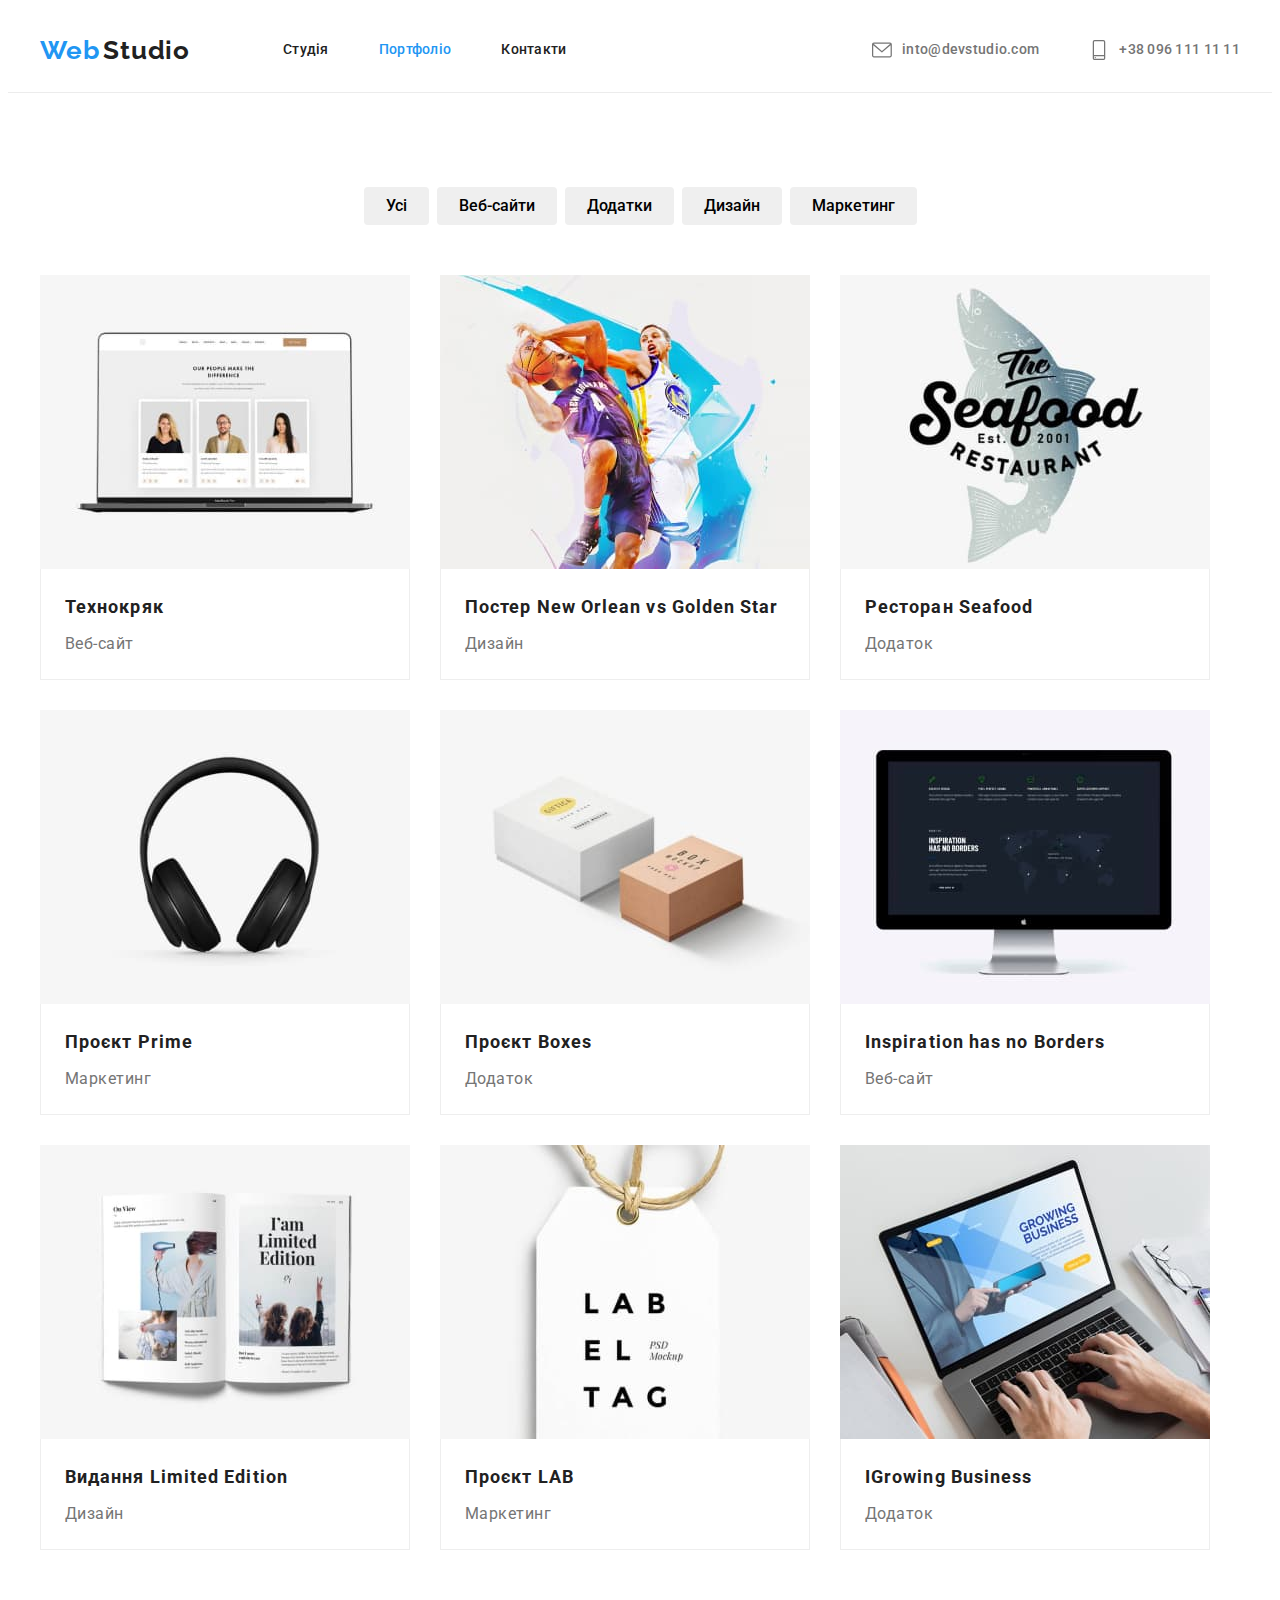
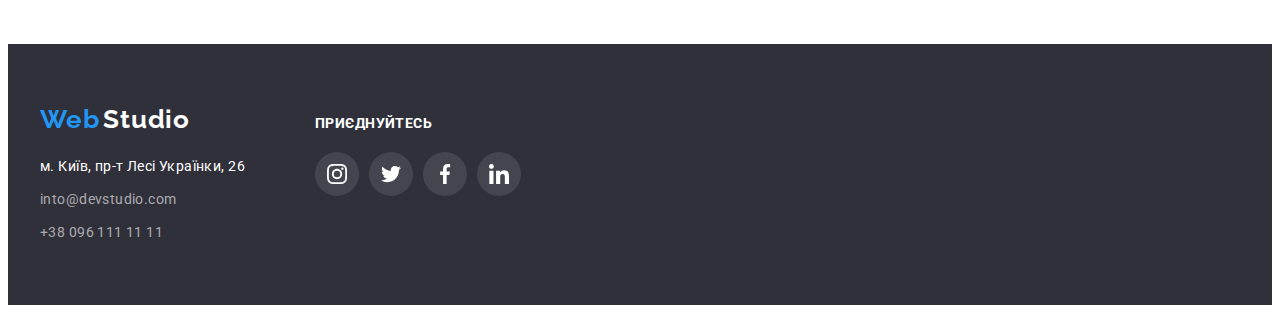
==== commit 866ea33f: "05.09" ====
--- a/portfolio.html
+++ b/portfolio.html
@@ -67,7 +67,7 @@
 					</ul>
 					<ul class="list flex-container">
 						<li class="portfolio-items">
-							<a class="link" href="https://goit.ua">
+							<a class=" link portfolio-link" href="https://goit.ua">
 								<img src="./images/portfolio-techno.jpg" alt="Технокряк" width="370" />
 								<div class="items-about">
 									<h2 class="portfolio-name">Технокряк</h2>
@@ -76,7 +76,7 @@
 							</a>
 						</li>
 						<li class="portfolio-items">
-							<a class="link" href="https://goit.ua">
+							<a class="link portfolio-link" href="https://goit.ua">
 								<img src="./images/portfolio-poster.jpg" alt="Постер New Orlean vs Golden Star" width="370" />
 								<div class="items-about">
 									<h2 class="portfolio-name">Постер New Orlean vs Golden Star</h2>
@@ -85,7 +85,7 @@
 							</a>
 						</li>
 						<li class="portfolio-items">
-							<a class="link" href="https://goit.ua">
+							<a class="link portfolio-link" href="https://goit.ua">
 								<img src="./images/portfolio-seafood.jpg" alt="Ресторан Seafood" width="370" />
 
 								<div class="items-about">
@@ -95,7 +95,7 @@
 							</a>
 						</li>
 						<li class="portfolio-items">
-							<a class="link" href="https://goit.ua">
+							<a class="link portfolio-link" href="https://goit.ua">
 								<img src="./images/portfolio-prime.jpg" alt="Проєкт Prime" width="370" />
 								<div class="items-about">
 									<h2 class="portfolio-name">Проєкт Prime</h2>
@@ -104,7 +104,7 @@
 							</a>
 						</li>
 						<li class="portfolio-items">
-							<a class="link" href="https://goit.ua">
+							<a class="link portfolio-link" href="https://goit.ua">
 								<img src="./images/portfolio-boxes.jpg" alt="Проєкт Boxes" width="370" />
 
 								<div class="items-about">
@@ -114,7 +114,7 @@
 							</a>
 						</li>
 						<li class="portfolio-items">
-							<a class="link" href="https://goit.ua">
+							<a class="link portfolio-link" href="https://goit.ua">
 								<img src="./images/portfolio-inspiration.jpg" alt="Inspiration has no Borders" width="370" />
 
 								<div class="items-about">
@@ -124,7 +124,7 @@
 							</a>
 						</li>
 						<li class="portfolio-items">
-							<a class="link" href="https://goit.ua">
+							<a class="link portfolio-link" href="https://goit.ua">
 								<img src="./images/portfolio-edition.jpg" alt="Видання Limited Edition" width="370" />
 
 								<div class="items-about">
@@ -134,7 +134,7 @@
 							</a>
 						</li>
 						<li class="portfolio-items">
-							<a class="link" href="https://goit.ua">
+							<a class="link portfolio-link" href="https://goit.ua">
 								<img src="./images/portfolio-lab.jpg" alt="Проєкт LAB" width="370" />
 								<div class="items-about">
 									<h2 class="portfolio-name">Проєкт LAB</h2>
@@ -143,7 +143,7 @@
 							</a>
 						</li>
 						<li class="portfolio-items">
-							<a class="link" href="https://goit.ua">
+							<a class="link portfolio-link" href="https://goit.ua">
 								<img src="./images/portfolio-business.jpg" alt="Growing Business" width="370" />
 								<div class="items-about">
 									<h2 class="portfolio-name">IGrowing Business</h2>
@@ -177,7 +177,7 @@
 					</address>
 				</div>
 				<div>
-					<h3 class="footer-title">приєднуйся</h3>
+					<h3 class="footer-title">приєднуйтесь</h3>
 					<ul class="list web">
 						<li>
 							<a
--- a/css/styles.css
+++ b/css/styles.css
@@ -160,22 +160,29 @@
   height: 600px;
   max-width: 1600px;
   margin: auto;
-
   text-align: center;
   padding: 200px 0;
   background-image: linear-gradient(to right,rgba(47, 48, 58, 0.4) ,rgba(47, 48, 58, 0.4)) ,  url(../images/hero.jpg);
-
-
-
+  background-repeat: no-repeat;
+  background-position: center;
+  background-size:cover;
 }
 .about-image{
   display:flex;
   height: 120px;
   background-color:var(--second-backgraund-color);
-  background-size: cover;
   margin-bottom: 30px;
-  }
-
+  border: ;
+  border-radius: 4px;
+  align-items: center;
+  justify-content: center;
+
+  }
+
+  .icon-about{
+    width: 70px;
+    height: 70px;
+  }
 .details-title {
   margin-top: 0;
   color: var(--main-text-color);
@@ -250,12 +257,15 @@
   text-align: center;
   border-radius: 4px;
   border: none;
-}
+  padding: 6px 22px ;
+ }
 .button-portfolio:hover,
 .button-portfolio:focus {
   color: var(--white-color);
   background-color: var(--blue-color);
   cursor: pointer;
+  box-shadow: 0px 3px 1px rgba(0, 0, 0, 0.1), 0px 1px 2px rgba(0, 0, 0, 0.08),
+1px 2px 2px rgba(0, 0, 0, 0.12);
 }
 .adress-link {
   text-decoration: none;
@@ -272,7 +282,10 @@
   font-size: 14px;
   line-height: 1.71;
   color: var(--wtile-second-color);
-  margin-top: 9px;
+ }
+ .adress:not(:last-child)
+ {
+  margin-bottom: 9px;
  }
 
 .adress-link:hover,
@@ -320,6 +333,14 @@
 }
 .portfolio-items:nth-last-child(-n + 3) {
   margin-bottom: 0px;
+}
+
+.portfolio-link:hover,
+.portfolio-link:focus
+{  
+display: block;
+box-shadow: 0px 1px 1px rgba(0, 0, 0, 0.12), 0px 4px 4px rgba(0, 0, 0, 0.06),
+1px 4px 6px rgba(0, 0, 0, 0.16);
 }
 
 .flex-container {
@@ -402,7 +423,9 @@
 border-radius: 4px;
 }
 
-.group:hover{
+.group:hover,
+.group:focus
+{
   outline: 1px solid var(--blue-color);
   fill: var(--blue-color);
 
@@ -442,7 +465,7 @@
 
 .footer-container{
   display: flex;
-  align-items: center;
+  align-items:baseline;
   gap: 70px;
 }
 .footer-icon{
